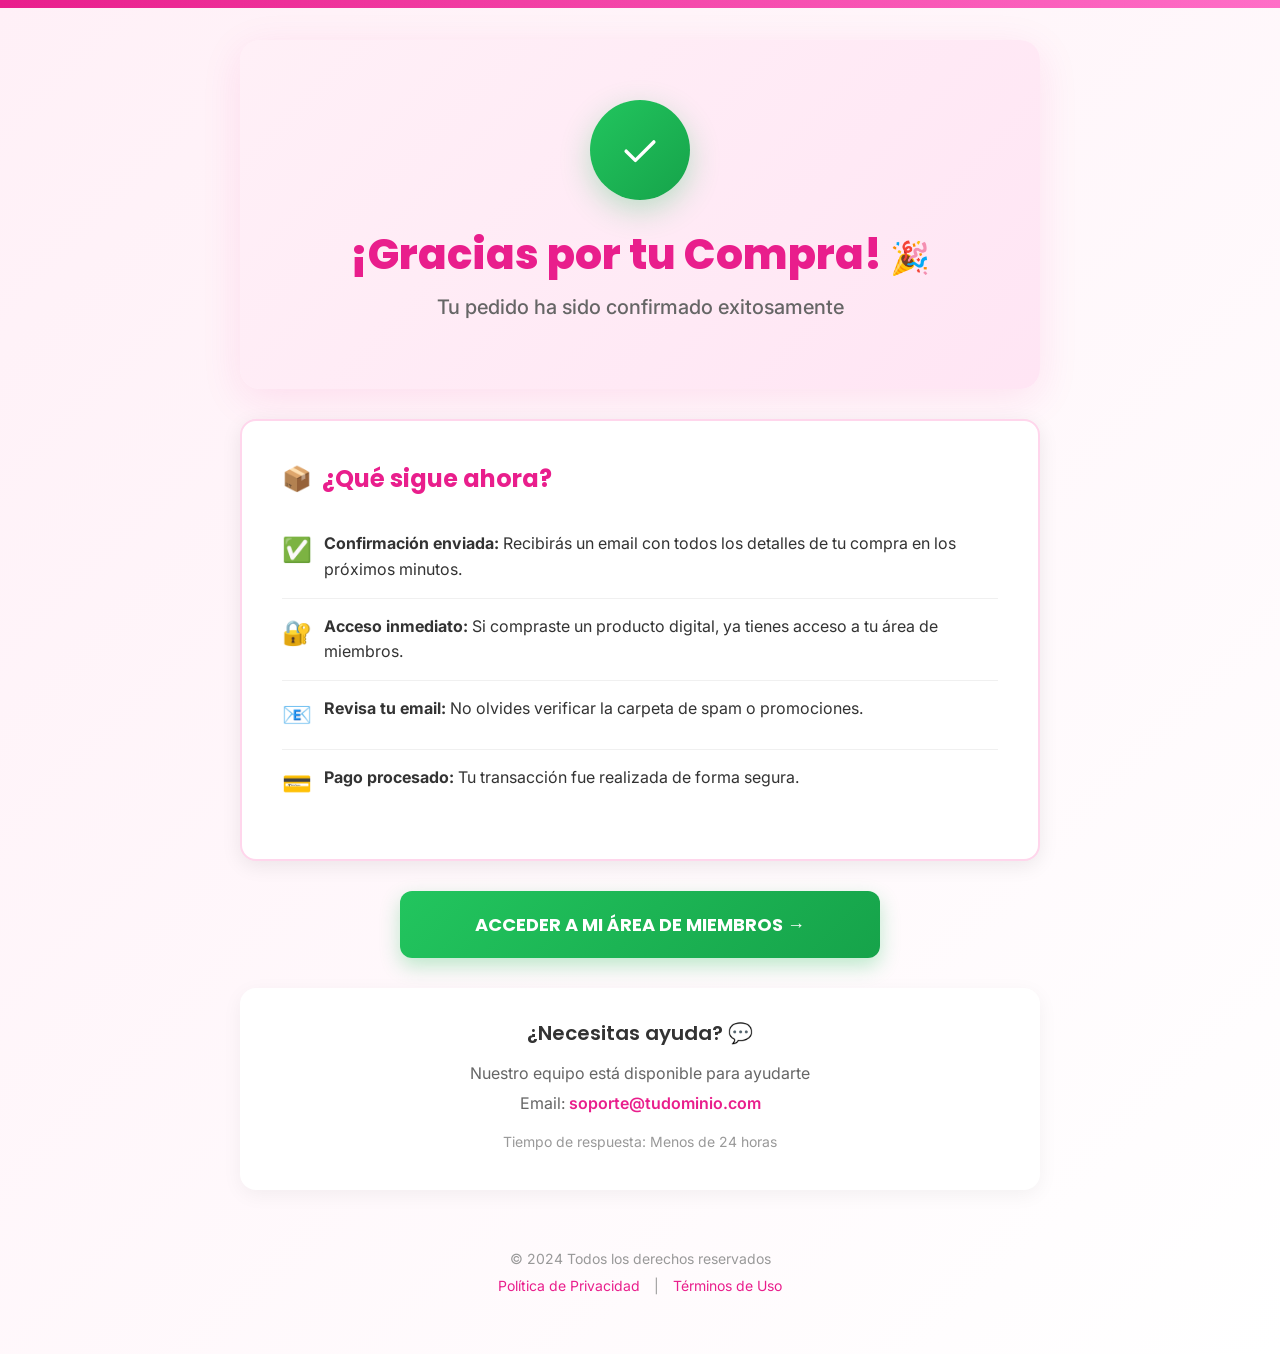
==== gracias/index.html @ 0706ff7d "Migra funil para elsecretodeltraserosexy.site + Kiwify no ups1 + pagina /gracias - Adiciona pagina d" ====
<!DOCTYPE html>
<html lang="es">
<head>
    <meta charset="UTF-8">
    <meta name="viewport" content="width=device-width, initial-scale=1.0">
    <title>¡Gracias por tu Compra! 🎉</title>
    <link rel="preconnect" href="https://fonts.googleapis.com">
    <link rel="preconnect" href="https://fonts.gstatic.com" crossorigin>
    <link href="https://fonts.googleapis.com/css2?family=Poppins:wght@400;600;700;800&family=Inter:wght@400;500;600&display=swap" rel="stylesheet">
    <style>
        * {
            margin: 0;
            padding: 0;
            box-sizing: border-box;
        }

        body {
            font-family: 'Inter', sans-serif;
            background: linear-gradient(135deg, #FFF0F7 0%, #FFFFFF 100%);
            min-height: 100vh;
            padding: 20px;
            color: #333;
        }

        .container {
            max-width: 800px;
            margin: 0 auto;
        }

        /* Progress Bar */
        .progress-bar {
            position: fixed;
            top: 0;
            left: 0;
            right: 0;
            height: 8px;
            background: #f0f0f0;
            z-index: 1000;
        }

        .progress-fill {
            height: 100%;
            width: 100%;
            background: linear-gradient(90deg, #E91E8C 0%, #FF6EC7 100%);
            animation: progressLoad 1s ease-out;
        }

        @keyframes progressLoad {
            from { width: 0; }
            to { width: 100%; }
        }

        /* Hero Section */
        .hero {
            text-align: center;
            padding: 60px 20px 40px;
            background: linear-gradient(135deg, #FFF0F7 0%, #FFE5F4 100%);
            border-radius: 20px;
            margin-top: 20px;
            box-shadow: 0 10px 40px rgba(233, 30, 140, 0.1);
        }

        .checkmark {
            width: 100px;
            height: 100px;
            margin: 0 auto 30px;
            background: linear-gradient(135deg, #22C55E 0%, #16A34A 100%);
            border-radius: 50%;
            display: flex;
            align-items: center;
            justify-content: center;
            animation: scaleIn 0.5s ease-out;
            box-shadow: 0 10px 30px rgba(34, 197, 94, 0.3);
        }

        .checkmark svg {
            width: 60px;
            height: 60px;
            stroke: white;
            stroke-width: 3;
            stroke-linecap: round;
            stroke-linejoin: round;
            fill: none;
            animation: checkDraw 0.5s 0.3s ease-out forwards;
            stroke-dasharray: 100;
            stroke-dashoffset: 100;
        }

        @keyframes scaleIn {
            from {
                transform: scale(0);
                opacity: 0;
            }
            to {
                transform: scale(1);
                opacity: 1;
            }
        }

        @keyframes checkDraw {
            to {
                stroke-dashoffset: 0;
            }
        }

        h1 {
            font-family: 'Poppins', sans-serif;
            font-size: 42px;
            font-weight: 800;
            color: #E91E8C;
            margin-bottom: 15px;
            line-height: 1.2;
        }

        .subtitle {
            font-size: 20px;
            color: #666;
            margin-bottom: 30px;
            font-weight: 500;
        }

        .emoji {
            font-size: 32px;
            display: inline-block;
            animation: bounce 2s infinite;
        }

        @keyframes bounce {
            0%, 20%, 50%, 80%, 100% {
                transform: translateY(0);
            }
            40% {
                transform: translateY(-10px);
            }
            60% {
                transform: translateY(-5px);
            }
        }

        /* Info Card */
        .info-card {
            background: white;
            border-radius: 16px;
            padding: 40px;
            margin: 30px 0;
            box-shadow: 0 5px 20px rgba(0, 0, 0, 0.08);
            border: 2px solid #FFD6EC;
        }

        .info-card h2 {
            font-family: 'Poppins', sans-serif;
            font-size: 24px;
            font-weight: 700;
            color: #E91E8C;
            margin-bottom: 20px;
            display: flex;
            align-items: center;
            gap: 10px;
        }

        .info-list {
            list-style: none;
            margin-top: 20px;
        }

        .info-list li {
            padding: 15px 0;
            border-bottom: 1px solid #f0f0f0;
            display: flex;
            align-items: flex-start;
            gap: 12px;
            font-size: 16px;
            line-height: 1.6;
        }

        .info-list li:last-child {
            border-bottom: none;
        }

        .icon {
            font-size: 24px;
            flex-shrink: 0;
        }

        /* CTA Button */
        .cta-button {
            display: block;
            width: 100%;
            max-width: 480px;
            margin: 30px auto;
            padding: 20px 40px;
            background: linear-gradient(135deg, #22C55E 0%, #16A34A 100%);
            color: white;
            text-decoration: none;
            border-radius: 12px;
            font-family: 'Poppins', sans-serif;
            font-size: 18px;
            font-weight: 700;
            text-align: center;
            box-shadow: 0 8px 20px rgba(34, 197, 94, 0.3);
            transition: all 0.3s ease;
            animation: pulse 2.5s infinite;
            border: none;
            cursor: pointer;
        }

        .cta-button:hover {
            transform: translateY(-2px) scale(1.02);
            box-shadow: 0 12px 30px rgba(34, 197, 94, 0.4);
        }

        @keyframes pulse {
            0%, 100% {
                box-shadow: 0 8px 20px rgba(34, 197, 94, 0.3);
            }
            50% {
                box-shadow: 0 8px 30px rgba(34, 197, 94, 0.5);
            }
        }

        /* Support Section */
        .support {
            text-align: center;
            padding: 30px;
            background: white;
            border-radius: 16px;
            margin: 20px 0;
            box-shadow: 0 5px 20px rgba(0, 0, 0, 0.05);
        }

        .support h3 {
            font-family: 'Poppins', sans-serif;
            font-size: 20px;
            font-weight: 600;
            color: #333;
            margin-bottom: 15px;
        }

        .support p {
            color: #666;
            font-size: 16px;
            margin-bottom: 10px;
        }

        .support a {
            color: #E91E8C;
            text-decoration: none;
            font-weight: 600;
            transition: opacity 0.3s;
        }

        .support a:hover {
            opacity: 0.8;
        }

        /* Footer */
        footer {
            text-align: center;
            padding: 40px 20px;
            color: #999;
            font-size: 14px;
        }

        /* Responsive */
        @media (max-width: 768px) {
            h1 {
                font-size: 32px;
            }

            .subtitle {
                font-size: 18px;
            }

            .info-card {
                padding: 25px;
            }

            .info-card h2 {
                font-size: 20px;
            }

            .cta-button {
                font-size: 16px;
                padding: 18px 30px;
            }
        }

        @media (max-width: 400px) {
            h1 {
                font-size: 26px;
            }

            .checkmark {
                width: 80px;
                height: 80px;
            }

            .checkmark svg {
                width: 48px;
                height: 48px;
            }
        }
    </style>
</head>
<body>
    <!-- Progress Bar -->
    <div class="progress-bar">
        <div class="progress-fill"></div>
    </div>

    <div class="container">
        <!-- Hero Section -->
        <div class="hero">
            <div class="checkmark">
                <svg viewBox="0 0 52 52">
                    <polyline points="14 27 22 35 38 19"/>
                </svg>
            </div>
            <h1>¡Gracias por tu Compra! <span class="emoji">🎉</span></h1>
            <p class="subtitle">Tu pedido ha sido confirmado exitosamente</p>
        </div>

        <!-- Order Info -->
        <div class="info-card">
            <h2><span class="icon">📦</span> ¿Qué sigue ahora?</h2>
            <ul class="info-list">
                <li>
                    <span class="icon">✅</span>
                    <span><strong>Confirmación enviada:</strong> Recibirás un email con todos los detalles de tu compra en los próximos minutos.</span>
                </li>
                <li>
                    <span class="icon">🔐</span>
                    <span><strong>Acceso inmediato:</strong> Si compraste un producto digital, ya tienes acceso a tu área de miembros.</span>
                </li>
                <li>
                    <span class="icon">📧</span>
                    <span><strong>Revisa tu email:</strong> No olvides verificar la carpeta de spam o promociones.</span>
                </li>
                <li>
                    <span class="icon">💳</span>
                    <span><strong>Pago procesado:</strong> Tu transacción fue realizada de forma segura.</span>
                </li>
            </ul>
        </div>

        <!-- CTA -->
        <a href="#" class="cta-button">
            ACCEDER A MI ÁREA DE MIEMBROS →
        </a>

        <!-- Support Section -->
        <div class="support">
            <h3>¿Necesitas ayuda? 💬</h3>
            <p>Nuestro equipo está disponible para ayudarte</p>
            <p>
                Email: <a href="mailto:soporte@tudominio.com">soporte@tudominio.com</a>
            </p>
            <p style="margin-top: 20px; font-size: 14px; color: #999;">
                Tiempo de respuesta: Menos de 24 horas
            </p>
        </div>

        <!-- Footer -->
        <footer>
            <p>© 2024 Todos los derechos reservados</p>
            <p style="margin-top: 10px;">
                <a href="#" style="color: #E91E8C; text-decoration: none; margin: 0 10px;">Política de Privacidad</a> |
                <a href="#" style="color: #E91E8C; text-decoration: none; margin: 0 10px;">Términos de Uso</a>
            </p>
        </footer>
    </div>

    <script>
        // Optional: Add any tracking pixels or conversion scripts here
        console.log('Thank you page loaded');

        // Smooth scroll
        document.querySelectorAll('a[href^="#"]').forEach(anchor => {
            anchor.addEventListener('click', function (e) {
                e.preventDefault();
                const target = document.querySelector(this.getAttribute('href'));
                if (target) {
                    target.scrollIntoView({ behavior: 'smooth' });
                }
            });
        });
    </script>
</body>
</html>
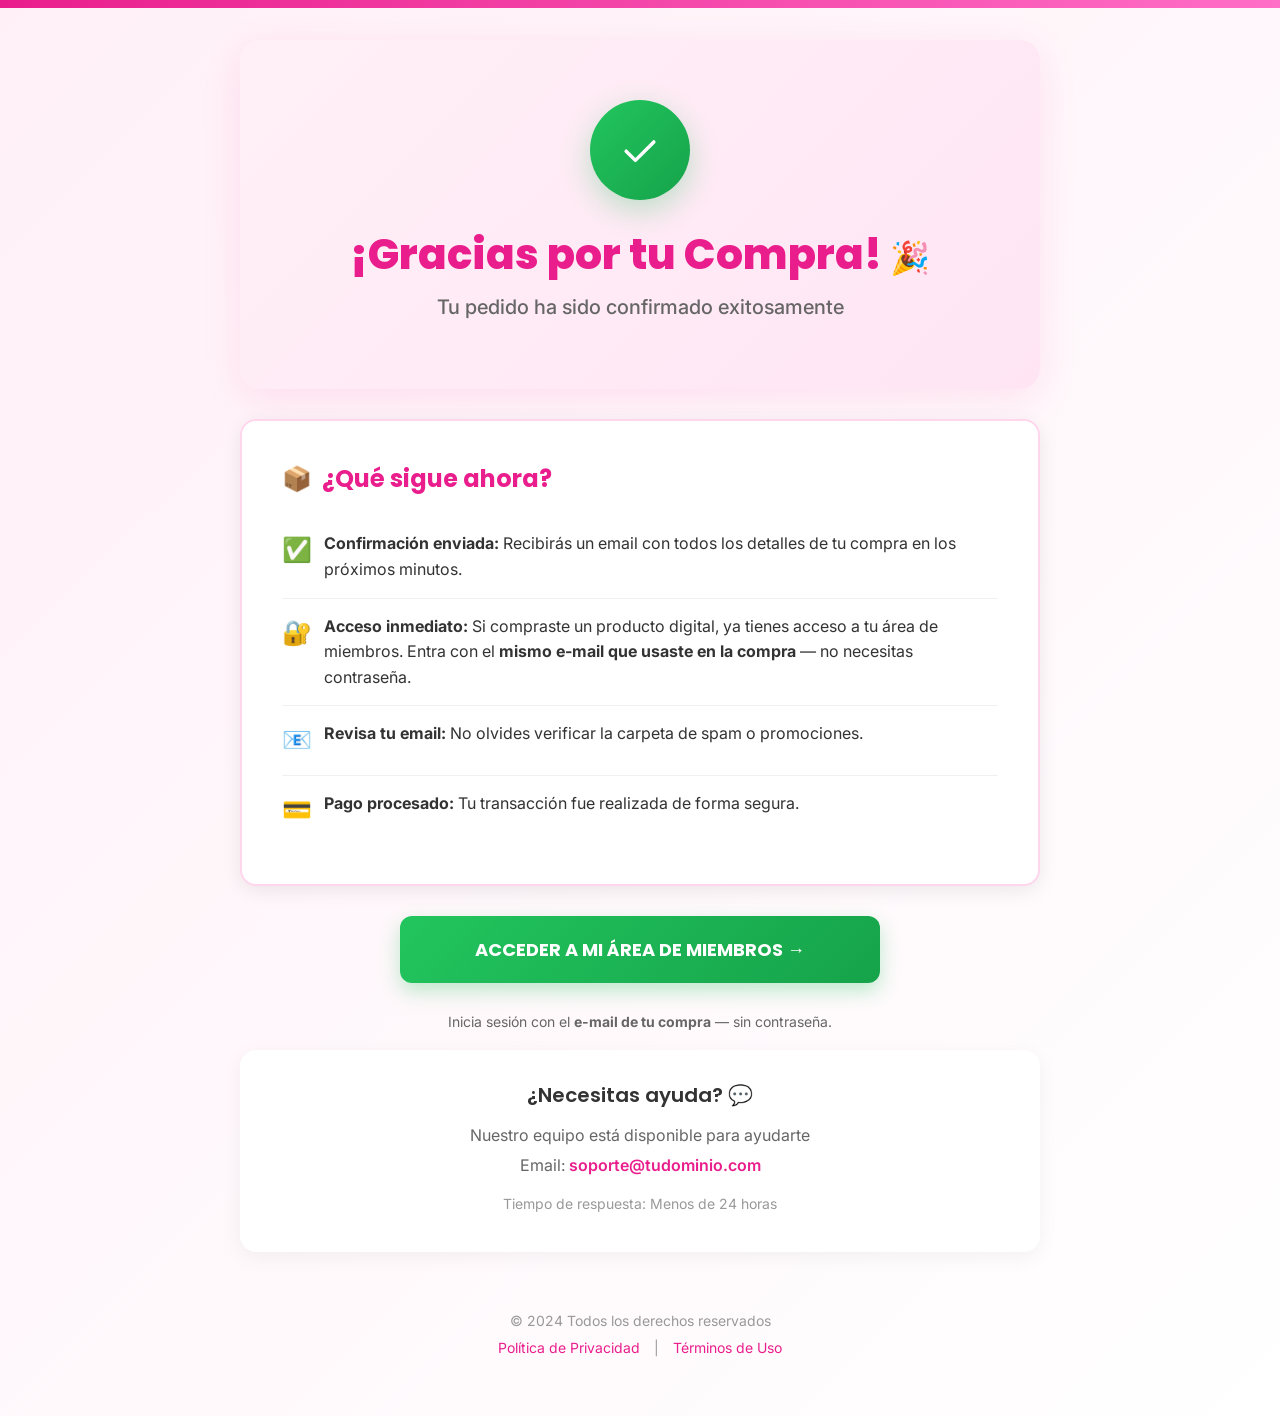
==== commit 79ea1389: "Gracias: aclara que el acceso al area de miembros usa el e-mail de la compra, sin contrasena Co-Auth" ====
--- a/gracias/index.html
+++ b/gracias/index.html
@@ -330,7 +330,7 @@
                 </li>
                 <li>
                     <span class="icon">🔐</span>
-                    <span><strong>Acceso inmediato:</strong> Si compraste un producto digital, ya tienes acceso a tu área de miembros.</span>
+                    <span><strong>Acceso inmediato:</strong> Si compraste un producto digital, ya tienes acceso a tu área de miembros. Entra con el <strong>mismo e-mail que usaste en la compra</strong> — no necesitas contraseña.</span>
                 </li>
                 <li>
                     <span class="icon">📧</span>
@@ -344,9 +344,12 @@
         </div>
 
         <!-- CTA -->
-        <a href="#" class="cta-button">
+        <a href="https://miembros.elsecretodeltraserosexy.site" class="cta-button">
             ACCEDER A MI ÁREA DE MIEMBROS →
         </a>
+        <p style="text-align:center;margin-top:14px;font-size:14px;color:#666;">
+            Inicia sesión con el <strong>e-mail de tu compra</strong> — sin contraseña.
+        </p>
 
         <!-- Support Section -->
         <div class="support">
